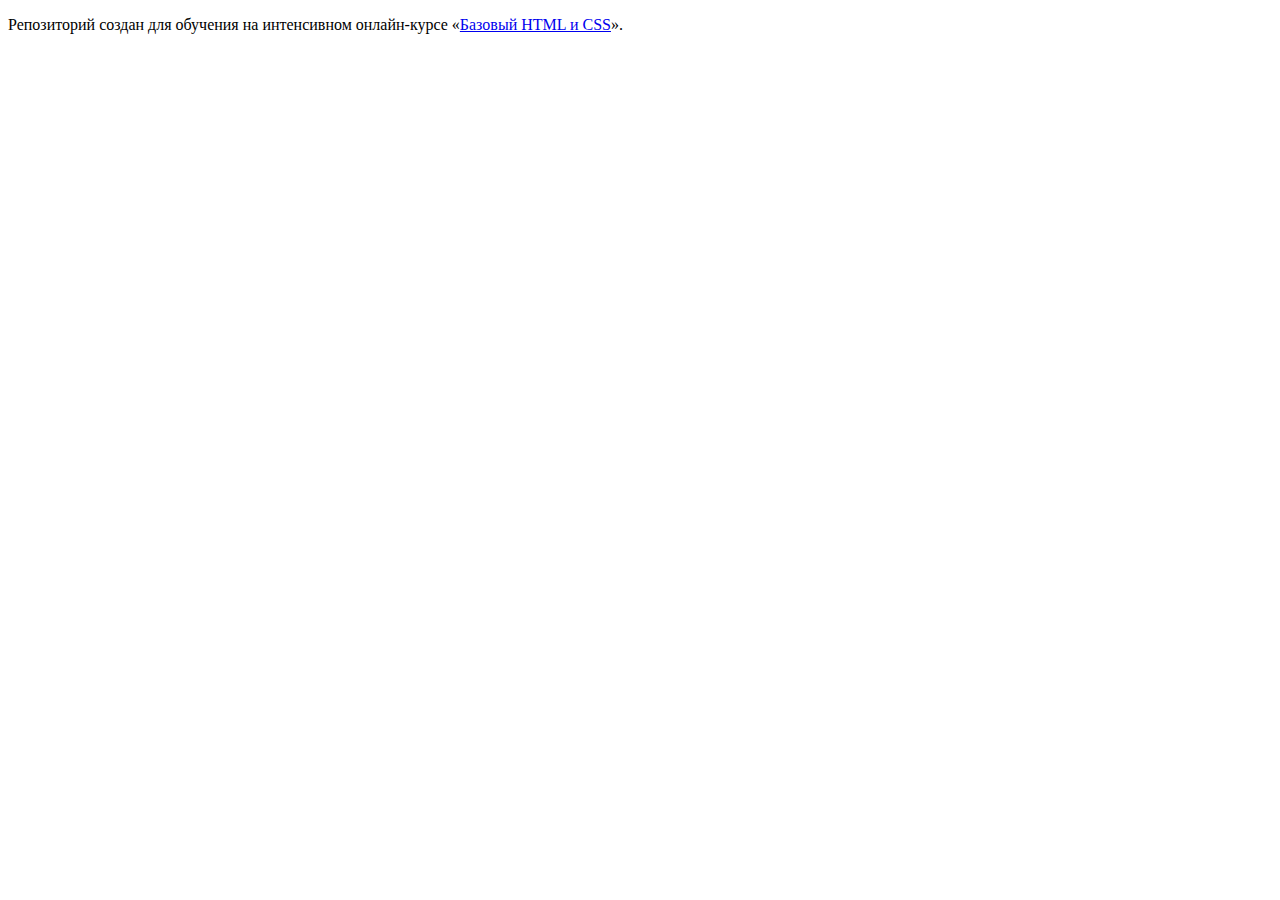
==== index.html @ e0d3cee0 ":hatching_chick:" ====
<!DOCTYPE html>
<html lang="ru">
  <head>
    <meta charset="utf-8">
    <title>HTML Academy: Девайс</title>
  </head>
  <body>

    <p>Репозиторий создан для обучения на интенсивном онлайн‑курсе «<a href="https://htmlacademy.ru/intensive/htmlcss">Базовый HTML и CSS</a>».</p>

  </body>
</html>
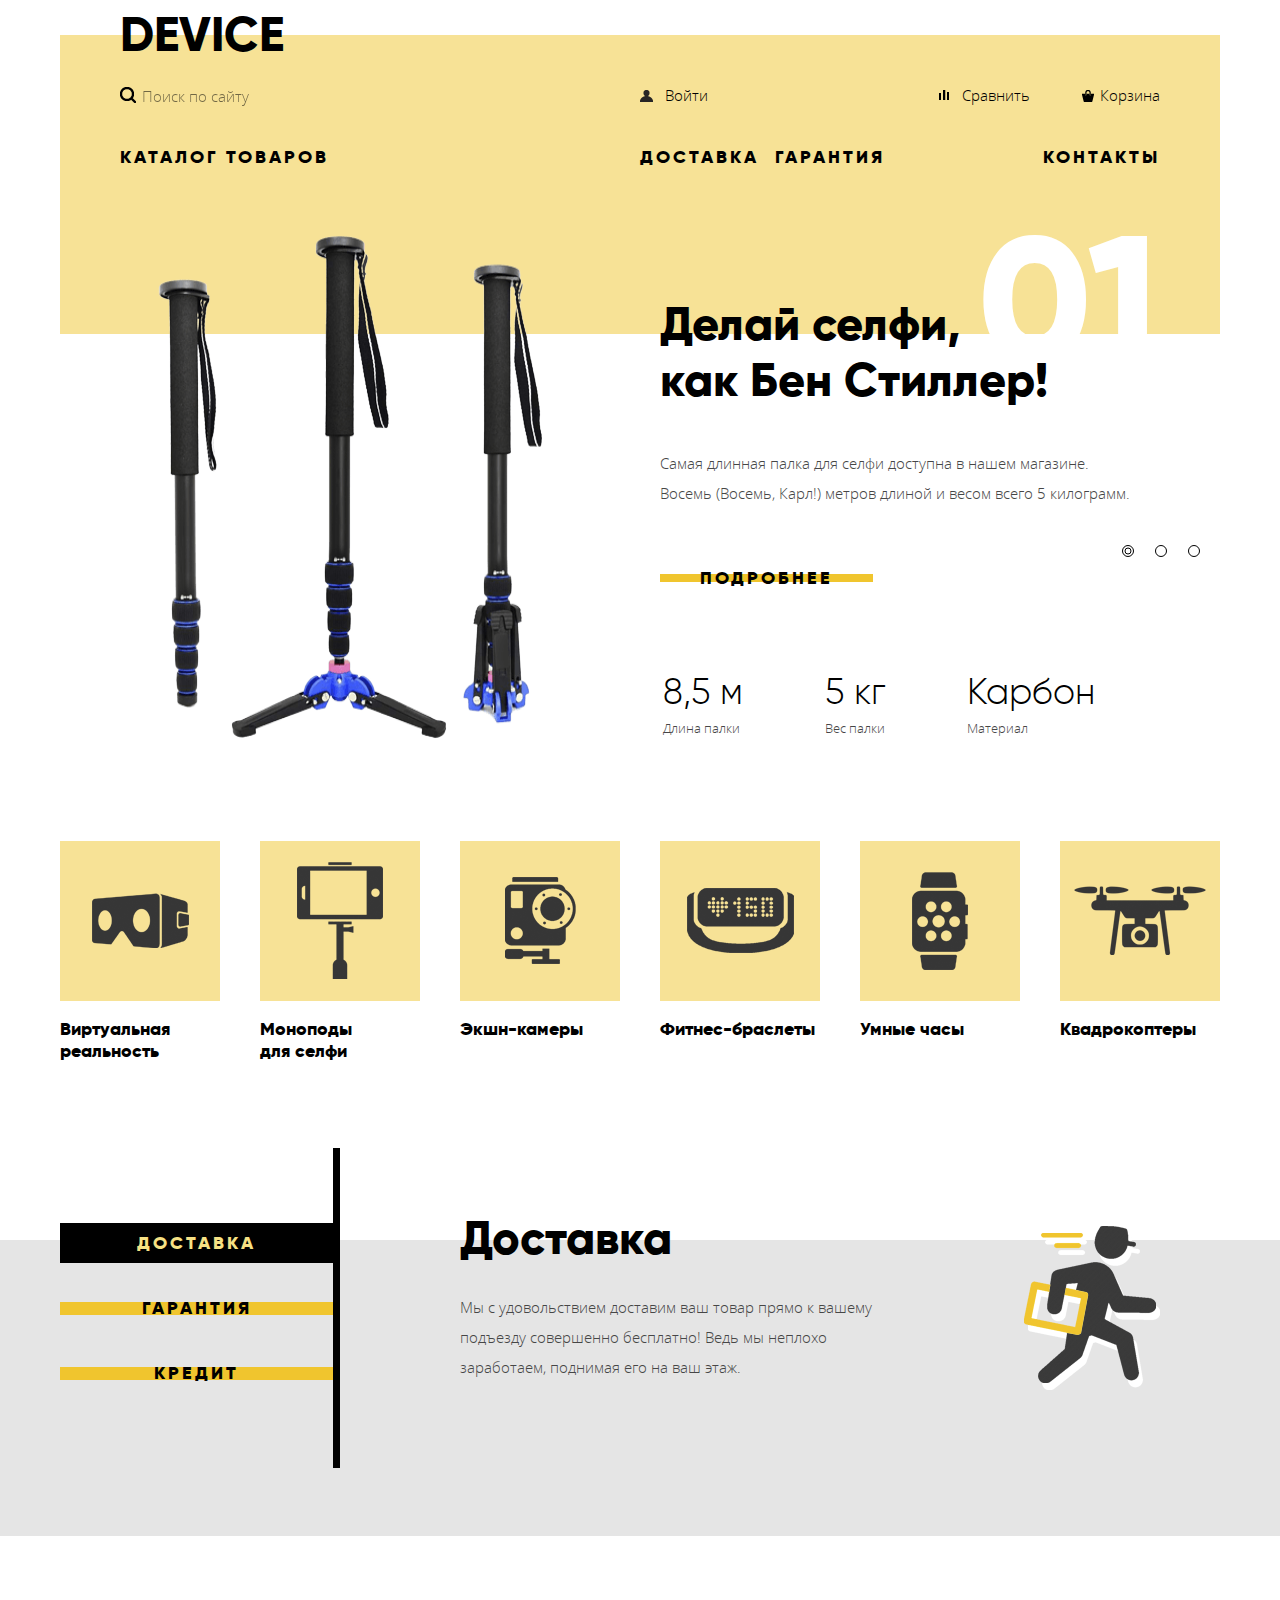
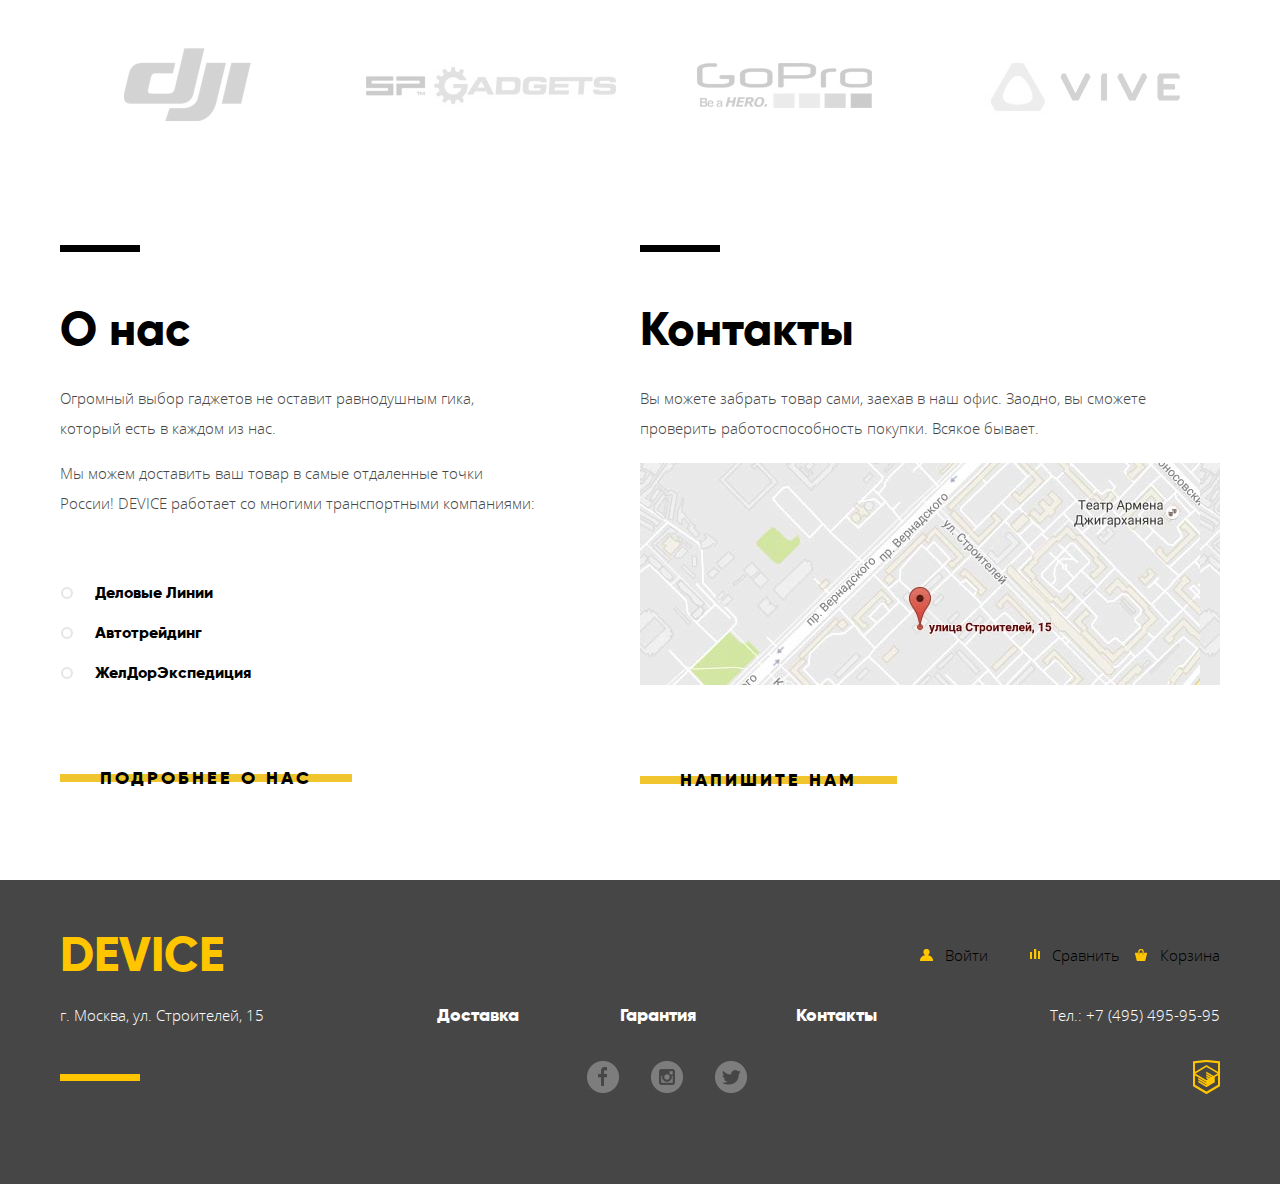
==== commit d4a257a5: "Mark-up" ====
--- a/index.html
+++ b/index.html
@@ -1,12 +1,292 @@
 <!DOCTYPE html>
 <html lang="ru">
-  <head>
-    <meta charset="utf-8">
-    <title>HTML Academy: Девайс</title>
-  </head>
-  <body>
-
-    <p>Репозиторий создан для обучения на интенсивном онлайн‑курсе «<a href="https://htmlacademy.ru/intensive/htmlcss">Базовый HTML и CSS</a>».</p>
-
-  </body>
+<head>
+  <meta charset="utf-8">
+  <title>HTML Academy: Девайс</title>
+  <link rel="stylesheet" href="css/normalise.min.css">
+  <link rel="stylesheet" href="css/style.css">
+</head>
+<body>
+  <div class="wrapper">
+    <header class="header">
+      <div class="logo">DEVICE</div>
+      <div class="user-block">
+        <form action="#" method="get" class="user__search">
+          <button class="user__btn" type="submit"></button>
+          <input type="text" class="user__input" placeholder="Поиск по сайту">
+        </form>
+        <ul class="user">
+          <li class="user__item">
+            <a href="#" class="user__link">Войти</a>
+          </li>
+          <li class="user__item">
+            <a href="#" class="user__link">Сравнить</a>
+          </li>
+          <li class="user__item">
+            <a href="#" class="user__link">Корзина</a>
+          </li>
+        </ul>
+      </div>
+      <nav class="menu">
+        <ul class="menu__list">
+          <li class="menu__item">
+            <a href="catalog.html" class="menu__link">Каталог товаров</a>
+            <ul class="menu__sub">
+              <li class="menu__subitem">
+                <a href="#" class="menu__sublink">Виртуальная реальность</a>
+                <a href="#" class="menu__sublink">Моноподы для селфи</a>
+                <a href="#" class="menu__sublink">Экшн-камеры</a>
+              </li>
+              <li class="menu__subitem">
+                <a href="#" class="menu__sublink">Фитнес-браслеты</a>
+                <a href="#" class="menu__sublink">Умные часы</a>
+              </li>
+              <li class="menu__subitem">
+                <a href="#" class="menu__sublink">Квадрокоптеры</a>
+              </li>
+            </ul>
+          </li>
+          <li class="menu__item">
+            <a href="#" class="menu__link">Доставка</a>
+          </li>
+          <li class="menu__item">
+            <a href="#" class="menu__link">Гарантия</a>
+          </li>
+          <li class="menu__item">
+            <a href="#" class="menu__link">Контакты</a>
+          </li>
+        </ul>
+      </nav>
+    </header>
+
+    <section class="slider">
+      <input type="radio" name="slider" id="slide-1" class="slider__radio slider__radio1" checked>
+      <input type="radio" name="slider" id="slide-2" class="slider__radio slider__radio2">
+      <input type="radio" name="slider" id="slide-3" class="slider__radio slider__radio3">
+      <div class="slider__btn-wrap">
+        <label for="slide-1" class="slider__btn"></label>
+        <label for="slide-2" class="slider__btn"></label>
+        <label for="slide-3" class="slider__btn"></label>
+      </div>
+      <div class="slide slide-1">
+        <div class="slide__img">
+          <img src="img/slider-1.png" alt="Самая длинная палка для селфи" width="384" height="486">
+        </div>
+        <div class="slide__block">
+          <h2 class="slide__title">Делай селфи,<br>как Бен Стиллер!</h2>
+          <p class="slide__text">Самая длинная палка для селфи доступна в нашем магазине. Восемь (Восемь, Карл!) метров длиной и весом всего 5 килограмм.</p>
+          <a href="#" class="link">Подробнее</a>
+          <table class="slide__table">
+            <tr class="slide__row1">
+              <td>8,5 м</td>
+              <td>5 кг</td>
+              <td>Карбон</td>
+            </tr>
+            <tr class="slide__row2">
+              <td>Длина палки</td>
+              <td>Вес палки</td>
+              <td>Материал</td>
+            </tr>
+          </table>
+        </div>
+      </div>
+      <div class="slide slide-2">
+        <div class="slide__img">
+          <img src="img/slider-2.png" alt="" width="345" height="485">
+        </div>
+        <div class="slide__block">
+          <h2 class="slide__title">Худеем<br>правильно!</h2>
+          <p class="slide__text">Мотивирующие фитнес-браслеты помогут найти в себе силы не пропускать занятия и соблюдать диету.</p>
+          <a href="#" class="link">Подробнее</a>
+          <table class="slide__table">
+            <tr class="slide__row1">
+              <td>48 часов</td>
+            </tr>
+            <tr class="slide__row2">
+              <td>Без подзарядки</td>
+            </tr>
+          </table>
+        </div>
+      </div>
+      <div class="slide slide-3">
+        <div class="slide__img">
+          <img src="img/slider-3.png" alt="" width="526" height="334">
+        </div>
+        <div class="slide__block">
+          <h2 class="slide__title">Порхает как бабочка, жалит как пчела!</h2>
+          <p class="slide__text">Этот обычный, на первый взгляд, квадрокоптер оснащен мощным лазером, замаскированным под стандартную камеру.</p>
+          <a href="#" class="link">Подробнее</a>
+          <table class="slide__table">
+            <tr class="slide__row1">
+              <td>800 м</td>
+              <td>50 м</td>
+            </tr>
+            <tr class="slide__row2">
+              <td>Дальность полета</td>
+              <td>Радиус поражения</td>
+            </tr>
+          </table>
+        </div>
+      </div>
+    </section>
+
+    <ul class="promo">
+      <li class="promo__item">
+        <a href="#" class="promo__link">
+          <div class="promo__block">
+            <img src="img/popular-1.png" alt="" class="promo__img" width="97" height="55">
+          </div>
+          <p class="promo__text">Виртуальная реальность</p>
+        </a>
+      </li>
+      <li class="promo__item">
+        <a href="#" class="promo__link">
+          <div class="promo__block">
+            <img src="img/popular-2.png" alt="" class="promo__img" width="86" height="117">
+          </div>
+          <p class="promo__text">Моноподы<br>для селфи</p>
+        </a>
+      </li>
+      <li class="promo__item">
+        <a href="#" class="promo__link">
+          <div class="promo__block">
+            <img src="img/popular-3.png" alt="" class="promo__img" width="71" height="87">
+          </div>
+          <p class="promo__text">Экшн-камеры</p>
+        </a>
+      </li>
+      <li class="promo__item">
+        <a href="#" class="promo__link">
+          <div class="promo__block">
+            <img src="img/popular-4.png" alt="" class="promo__img" width="107" height="65">
+          </div>
+          <p class="promo__text">Фитнес-браслеты</p>
+        </a>
+      </li>
+      <li class="promo__item">
+        <a href="#" class="promo__link">
+          <div class="promo__block">
+            <img src="img/popular-5.png" alt="" class="promo__img" width="56" height="98">
+          </div>
+          <p class="promo__text">Умные часы</p>
+        </a>
+      </li>
+      <li class="promo__item">
+        <a href="#" class="promo__link">
+          <div class="promo__block">
+            <img src="img/popular-6.png" alt="" class="promo__img" width="132" height="69">
+          </div>
+          <p class="promo__text">Квадрокоптеры</p>
+        </a>
+      </li>
+    </ul>
+  </div>
+
+  <section class="benefits">
+    <div class="wrapper">
+      <div class="benefits__list">
+      <input type="radio" name="benefits" id="delivery" class="benefits__input benefits__input--delivery" checked>
+      <input type="radio" name="benefits" id="warranty" class="benefits__input benefits__input--warranty">
+      <input type="radio" name="benefits" id="credit" class="benefits__input benefits__input--credit">
+      <div class="benefits__control">
+        <label for="delivery" class="benefits__label link">Доставка</label>
+        <label for="warranty" class="benefits__label link">Гарантия</label>
+        <label for="credit" class="benefits__label link">Кредит</label>
+      </div>
+      <div class="benefits__info benefits__info--delivery">
+        <h2 class="benefits__title">Доставка</h2>
+        <p class="text">Мы с удовольствием доставим ваш товар прямо к вашему подъезду совершенно бесплатно! Ведь мы неплохо заработаем, поднимая его на ваш этаж.</p>
+      </div>
+      <div class="benefits__info benefits__info--warranty">
+        <h2 class="benefits__title">Гарантия</h2>
+        <p class="text">Если из-за возгарания купленного у нас товара у вас сгорит дом — не переживайте, мы выдадим вам новый.<br>Товар, не дом, конечно же.</p>
+      </div>
+      <div class="benefits__info benefits__info--credit">
+        <h2 class="benefits__title">Кредит</h2>
+        <p class="text">Залезть в долговую яму стало проще! Кредитные консультанты подберут для вас наиболее выгодные условия кредита. Выгодные для нашего банка, разумеется.</p>
+      </div>
+    </div>
+    </div>
+  </section>
+
+  <div class="wrapper">
+    <ul class="partners">
+      <li class="partners__item">
+        <img src="img/logo-1-color.jpg" alt="Logo" class="partners__img" width="260" height="100">
+      </li>
+      <li class="partners__item">
+        <img src="img/logo-2-color.jpg" alt="Logo" class="partners__img" width="260" height="100">
+      </li>
+      <li class="partners__item">
+        <img src="img/logo-3-color.jpg" alt="Logo" class="partners__img" width="260" height="100">
+      </li>
+      <li class="partners__item">
+        <img src="img/logo-4-color.jpg" alt="Logo" class="partners__img" width="260" height="100">
+      </li>
+    </ul>
+
+    <section class="info">
+      <div class="info__block">
+        <h2 class="info__title">О нас</h2>
+        <p class="info__text">Огромный выбор гаджетов не оставит равнодушным гика, который есть в каждом из нас.</p>
+        <p class="info__text">Мы можем доставить ваш товар в самые отдаленные точки России! DEVICE работает со многими транспортными компаниями:</p>
+        <ul class="info__list">
+          <li class="info__item">Деловые Линии</li>
+          <li class="info__item">Автотрейдинг</li>
+          <li class="info__item">ЖелДорЭкспедиция</li>
+        </ul>
+        <a href="#" class="link">Подробнее о нас</a>
+      </div>
+      <div class="info__block">
+        <h2 class="info__title">Контакты</h2>
+        <p class="info__text">Вы можете забрать товар сами, заехав в наш офис. Заодно, вы сможете проверить работоспособность покупки. Всякое бывает.</p>
+        <div class="map"></div>
+        <a href="#" class="link">НАпишите нам</a>
+      </div>
+    </section>
+  </div>
+
+  <footer class="footer">
+    <div class="wrapper">
+      <div class="footer__line">
+        <div class="logo logo--footer">DEVICE</div>
+        <ul class="user">
+          <li class="user__item user__item--footer">
+            <a href="#" class="user__link">Войти</a>
+          </li>
+          <li class="user__item user__item--footer">
+            <a href="#" class="user__link">Сравнить</a>
+          </li>
+          <li class="user__item user__item--footer">
+            <a href="#" class="user__link">Корзина</a>
+          </li>
+        </ul>
+      </div>
+      <div class="footer__line">
+        <div class="footer__info">г. Москва, ул. Строителей, 15</div>
+        <ul class="footer__list">
+          <li class="footer__item">
+            <a href="#" class="footer__link">Доставка</a>
+          </li>
+          <li class="footer__item">
+            <a href="#" class="footer__link">Гарантия</a>
+          </li>
+          <li class="footer__item">
+            <a href="#" class="footer__link">Контакты</a>
+          </li>
+        </ul>
+        <div class="footer__info">Тел.: +7 (495) 495-95-95</div>
+      </div>
+      <div class="footer__line">
+        <div class="footer__deco"></div>
+        <div class="social">
+          <a href="#" class="social__link social__link--fb">Facebook</a>
+          <a href="#" class="social__link social__link--in">Instagram</a>
+          <a href="#" class="social__link social__link--tw">Twitter</a>
+        </div>
+        <a href="https://htmlacademy.ru/intensive/htmlcss" class="copyright">Базовый HTML и CSS</a>
+      </div>
+    </div>
+  </footer>
+</body>
 </html>
--- a/css/normalise.min.css
+++ b/css/normalise.min.css
@@ -0,0 +1 @@
+/*! normalize.css v4.1.1 | MIT License | github.com/necolas/normalize.css */progress,sub,sup{vertical-align:baseline}button,hr,input{overflow:visible}[type=checkbox],[type=radio],legend{box-sizing:border-box;padding:0}html{font-family:sans-serif;-ms-text-size-adjust:100%;-webkit-text-size-adjust:100%}body{margin:0}article,aside,details,figcaption,figure,footer,header,main,menu,nav,section,summary{display:block}audio,canvas,progress,video{display:inline-block}audio:not([controls]){display:none;height:0}[hidden],template{display:none}a{background-color:transparent;-webkit-text-decoration-skip:objects}a:active,a:hover{outline-width:0}abbr[title]{border-bottom:none;text-decoration:underline;text-decoration:underline dotted}b,strong{font-weight:bolder}dfn{font-style:italic}h1{font-size:2em;margin:.67em 0}mark{background-color:#ff0;color:#000}small{font-size:80%}sub,sup{font-size:75%;line-height:0;position:relative}sub{bottom:-.25em}sup{top:-.5em}img{border-style:none}svg:not(:root){overflow:hidden}code,kbd,pre,samp{font-family:monospace,monospace;font-size:1em}figure{margin:1em 40px}hr{box-sizing:content-box;height:0}button,input,select,textarea{font:inherit;margin:0}optgroup{font-weight:700}button,select{text-transform:none}[type=reset],[type=submit],button,html [type=button]{-webkit-appearance:button}[type=button]::-moz-focus-inner,[type=reset]::-moz-focus-inner,[type=submit]::-moz-focus-inner,button::-moz-focus-inner{border-style:none;padding:0}[type=button]:-moz-focusring,[type=reset]:-moz-focusring,[type=submit]:-moz-focusring,button:-moz-focusring{outline:ButtonText dotted 1px}fieldset{border:1px solid silver;margin:0 2px;padding:.35em .625em .75em}legend{color:inherit;display:table;max-width:100%;white-space:normal}textarea{overflow:auto}[type=number]::-webkit-inner-spin-button,[type=number]::-webkit-outer-spin-button{height:auto}[type=search]{-webkit-appearance:textfield;outline-offset:-2px}[type=search]::-webkit-search-cancel-button,[type=search]::-webkit-search-decoration{-webkit-appearance:none}::-webkit-input-placeholder{color:inherit;opacity:.54}::-webkit-file-upload-button{-webkit-appearance:button;font:inherit}--- a/css/style.css
+++ b/css/style.css
@@ -0,0 +1,638 @@
+@font-face {
+  font-weight: 300;
+  font-family: "Open Sans";
+  font-style: normal;
+  src: url("../fonts/opensanslight.woff2") format("woff2"),
+  url("../fonts/opensanslight.woff") format("woff");
+}
+
+@font-face {
+  font-weight: 800;
+  font-family: "Gilroy";
+  font-style: normal;
+  src: url("../fonts/gilroyextrabold.woff2") format("woff2"),
+  url("../fonts/gilroyextrabold.woff") format("woff");
+}
+
+@font-face {
+  font-weight: 300;
+  font-family: "Gilroy";
+  font-style: normal;
+  src: url("../fonts/gilroylight.woff2") format("woff2"),
+  url("../fonts/gilroylight.woff") format("woff");
+}
+
+body {
+  font-family: "Open Sans", "Arial", sans-serif;
+  font-weight: 300;
+  font-size: 15px;
+  line-height: 30px;
+  color: #464646;
+}
+
+h1,
+h2,
+h3,
+.logo {
+  font-family: "Gilroy", "Arial", sans-serif;
+  font-weight: 800;
+  color: #000;
+}
+
+ul {
+  padding: 0;
+  margin: 0;
+  list-style-type: none;
+}
+
+input,
+button {
+  border: none;
+  outline: none;
+  background-color: transparent;
+}
+
+input {
+  font-family: "Open Sans", "Arial", sans-serif;
+}
+
+button {
+  font-family: "Gilroy", "Arial", sans-serif;
+  cursor: pointer;
+}
+
+a {
+  text-decoration: none;
+  color: #000;
+}
+
+img {
+  max-width: 100%;
+  height: auto;
+}
+
+* {
+  box-sizing: border-box;
+}
+
+.wrapper {
+  width: 1200px;
+  margin: 0 auto;
+  padding: 0 20px;
+}
+
+.logo {
+  font-size: 48px;
+}
+
+.logo--footer {
+  color: #ffc600;
+}
+
+.header {
+  background-color: #f7e296;
+  background-image: linear-gradient(to top, #f7e296 0, #f7e296 85%, #fff 85%, #fff 100%);
+  padding: 60px;
+  padding-top: 20px;
+}
+
+.user-block {
+  display: flex;
+  padding: 30px 0;
+}
+
+.user__search,
+.user {
+  width: 50%;
+}
+
+.user {
+  display: flex;
+  justify-content: space-between;
+}
+
+.user__btn {
+  width: 16px;
+  height: 16px;
+  background-image: url(../img/sprite.png);
+  background-repeat: no-repeat;
+  background-position: -283px -5px;
+}
+
+.user__item {
+  padding-left: 25px;
+  position: relative;
+}
+
+.user__item::before {
+  content: "";
+  position: absolute;
+  top: 50%;
+  left: 0;
+  transform: translateY(-50%);
+  width: 15px;
+  height: 12px;
+  background-image: url(../img/sprite.png);
+  background-repeat: no-repeat;
+}
+
+.user__item:first-child {
+  width: 50%;
+}
+
+.user__item:nth-child(n+2) {
+  width: 25%;
+  text-align: right;
+}
+
+.footer .user__item {
+  width: 100px;
+}
+
+.footer .user {
+  justify-content: flex-end;
+}
+
+.user__item:first-child::before {
+  background-position: -357px -5px;
+}
+
+.user__item:nth-child(2)::before {
+  left: 30%;
+  background-position: -49px -5px;
+}
+
+.user__item:last-child::before {
+  left: 40%;
+  background-position: -5px -5px;
+}
+
+.footer .user__item:first-child::before {
+  background-position: -380px -5px;
+}
+
+.footer .user__item:nth-child(2)::before {
+  left: 10%;
+  background-position: -69px -5px;
+}
+
+.footer .user__item:last-child::before {
+  left: 15%;
+  background-position: -27px -5px;
+}
+
+.promo {
+  display: flex;
+  justify-content: space-between;
+  margin-top: 100px;
+}
+
+.promo__block {
+  width: 160px;
+  height: 160px;
+  display: flex;
+  justify-content: center;
+  align-items: center;
+  background-color: #f7e296;
+}
+
+.promo__text {
+  font-family: "Gilroy", "Arial", sans-serif;
+  color: #000;
+  font-size: 18px;
+  line-height: 1.2;
+  font-weight: 800;
+  max-width: 160px;
+}
+
+.partners {
+  display: flex;
+  justify-content: space-between;
+}
+
+.footer {
+  background-color: #464646;
+  color: #fff;
+  padding: 60px 0;
+}
+.footer__line {
+  display: flex;
+  justify-content: space-between;
+  align-items: center;
+  margin-bottom: 30px;
+}
+
+.footer__list {
+  display: flex;
+  justify-content: space-between;
+  width: 440px;
+}
+
+.footer__link {
+  font-family: "Gilroy", "Arial", sans-serif;
+  color: #fff;
+  font-size: 18px;
+  font-weight: 800;
+}
+
+.footer__deco {
+  width: 80px;
+  height: 7px;
+  background-color: #ffc600;
+}
+
+.social {
+  display: flex;
+  justify-content: space-between;
+  align-items: center;
+  width: 160px;
+}
+
+.social__link {
+  font-size: 0;
+  width: 32px;
+  height: 32px;
+  background-image: url(../img/sprite.png);
+  background-repeat: no-repeat;
+  opacity: 0.3;
+}
+
+.social__link--fb {
+  background-position: -89px -5px;
+}
+
+.social__link--in {
+  background-position: -175px -5px;
+}
+
+.social__link--tw {
+  background-position: -309px -5px;
+}
+
+.copyright {
+  width: 27px;
+  height: 34px;
+  font-size: 0;
+  background-image: url(../img/sprite.png);
+  background-repeat: no-repeat;
+  background-position: -138px -5px;
+}
+
+.slide {
+  display: flex;
+  background-color: #f7e296;
+  background-image: linear-gradient(to top, #fff 0, #fff 80%, #f7e296 80%, #f7e296 100%);
+}
+
+.slide__img {
+  width: 50%;
+  display: flex;
+  justify-content: center;
+}
+
+.slide__block {
+  width: 50%;
+  padding-left: 20px;
+  padding-right: 60px;
+  padding-top: 25px;
+  position: relative;
+  z-index: 1;
+}
+
+.slide__block::after {
+  content: "01";
+  position: absolute;
+  top: 0;
+  right: 60px;
+  font-family: "Gilroy", "Arial", sans-serif;
+  font-size: 180px;
+  line-height: 140px;
+  color: #fff;
+  font-weight: 800;
+  z-index: -1;
+}
+
+.slide-2 .slide__block::after {
+  content: "02";
+}
+
+.slide-3 .slide__block::after {
+  content: "03";
+}
+
+.slide__title {
+  font-size: 47px;
+  line-height: 1.2;
+}
+
+.slide__text {
+  padding-right: 20px;
+  margin-bottom: 50px;
+}
+
+.slide__table {
+  margin-top: 70px;
+}
+
+.slide__table td {
+  width: 160px;
+}
+
+.slide__table td:nth-child(2) {
+  width: 140px;
+}
+
+.slide__row1 {
+  font-family: "Gilroy", "Arial", sans-serif;
+  font-weight: 300;
+  font-size: 36px;
+  line-height: 1.2;
+  color: #000;
+}
+
+.slide__row2 {
+  font-size: 13px;
+  line-height: 20px;
+}
+
+.slide {
+  display: none;
+}
+
+.slider__radio {
+  display: none;
+}
+
+.slider__btn {
+  width: 12px;
+  height: 12px;
+  border-radius: 50%;
+  border: 1px solid #000;
+  cursor: pointer;
+  position: relative;
+}
+
+.slider__btn::after {
+  content: "";
+  position: absolute;
+  top: 50%;
+  left: 50%;
+  transform: translate(-50%,-50%);
+  width: 5px;
+  height: 5px;
+  border-radius: 50%;
+  border: 1px solid #000;
+  display: none;
+}
+
+.slider {
+  position: relative;
+}
+
+.slider__btn-wrap {
+  position: absolute;
+  top: 313px;
+  right: 20px;
+  width: 78px;
+  display: flex;
+  justify-content: space-between;
+  z-index: 10;
+}
+
+.slider__radio1:checked ~ .slider__btn-wrap .slider__btn[for="slide-1"]::after,
+.slider__radio2:checked ~ .slider__btn-wrap .slider__btn[for="slide-2"]::after,
+.slider__radio3:checked ~ .slider__btn-wrap .slider__btn[for="slide-3"]::after {
+  display: block;
+}
+
+.slider__radio1:checked ~ .slide-1,
+.slider__radio2:checked ~ .slide-2,
+.slider__radio3:checked ~ .slide-3 {
+  display: flex;
+}
+
+.menu__list {
+  display: flex;
+  position: relative;
+}
+
+.menu__link,
+.link {
+  font-family: "Gilroy", "Arial", sans-serif;
+  font-size: 18px;
+  font-weight: 800;
+  letter-spacing: 3px;
+  text-transform: uppercase;
+}
+
+.menu__item:first-child {
+  width: 50%;
+}
+
+.menu__item:last-child {
+  width: 25%;
+  text-align: right;
+}
+
+.menu__item:nth-child(2),
+.menu__item:nth-child(3) {
+  flex-grow: 1;
+}
+
+.menu__sub {
+  display: none;
+  position: absolute;
+  top: 30px;
+  left: 0;
+  width: 100%;
+  padding-bottom: 40px;
+  z-index: 10;
+  background-color: #f7e296;
+}
+
+.menu__subitem {
+  display: flex;
+  flex-direction: column;
+  width: 200px;
+}
+
+.menu__subitem:first-child {
+  width: 240px;
+}
+
+.menu__sublink {
+  line-height: 36px;
+}
+
+.menu__item:first-child:hover .menu__sub {
+  display: flex;
+}
+
+.link {
+  padding: 0 40px;
+  min-height: 40px;
+  line-height: 40px;
+  color: #000;
+  text-align: center;
+  background-image: linear-gradient(to top, transparent 0, transparent 33%, #f0c52e 33%, #f0c52e 66%, transparent 66%, transparent 100%);
+}
+
+.benefits {
+  padding: 68px 0;
+  background-color: #e5e5e5;
+  background-image: linear-gradient(to top, #e5e5e5 0%, #e5e5e5 65%, #fff 65%, #fff 100%);
+}
+
+.benefits__input {
+  display: none;
+}
+
+.benefits__list {
+  display: flex;
+}
+
+.benefits__control {
+  display: flex;
+  flex-direction: column;
+  justify-content: center;
+  width: 280px;
+  min-height: 320px;
+  border-right: 7px solid #000;
+}
+
+.benefits__info {
+  display: none;
+  width: 820px;
+  padding-left: 120px;
+  padding-right: 275px;
+  position: relative;
+}
+
+.benefits__info::after {
+  content: "";
+  position: absolute;
+  top: 50%;
+  right: 0;
+  transform: translateY(-50%);
+  background-repeat: no-repeat;
+}
+
+.benefits__info--delivery::after {
+  width: 136px;
+  height: 164px;
+  background-image: url(../img/delivery.png);
+}
+
+.benefits__info--warranty::after {
+  width: 171px;
+  height: 195px;
+  background-image: url(../img/warranty.png);
+}
+
+.benefits__info--credit::after {
+  width: 156px;
+  height: 188px;
+  background-image: url(../img/credit.png);
+}
+
+.benefits__title {
+  font-size: 47px;
+  margin-top: 75px;
+}
+
+.benefits__label {
+  cursor: pointer;
+  margin-bottom: 25px;
+}
+
+.benefits__label:last-of-type {
+  margin-bottom: 0;
+}
+
+.benefits__input--delivery:checked ~ .benefits__info--delivery,
+.benefits__input--warranty:checked ~ .benefits__info--warranty,
+.benefits__input--credit:checked ~ .benefits__info--credit {
+  display: block;
+}
+
+.benefits__input--delivery:checked ~ .benefits__control .benefits__label[for="delivery"],
+.benefits__input--warranty:checked ~ .benefits__control .benefits__label[for="warranty"],
+.benefits__input--credit:checked ~ .benefits__control .benefits__label[for="credit"] {
+  color: #f7e184;
+  background-image: none;
+  background-color: #000;
+}
+
+.partners {
+  margin: 100px 0;
+}
+
+.partners__img {
+  filter: grayscale(1);
+  opacity: 0.2;
+}
+
+.info {
+  display: flex;
+  justify-content: space-between;
+}
+
+.info__item {
+  font-family: "Gilroy", "Arial", sans-serif;
+  font-size: 16px;
+  line-height: 40px;
+  font-weight: 800;
+  color: #000;
+  padding-left: 35px;
+  position: relative;
+}
+
+.info__item::before {
+  content: "";
+  position: absolute;
+  top: 50%;
+  left: 1px;
+  transform: translateY(-50%);
+  width: 8px;
+  height: 8px;
+  border-radius: 50%;
+  border: 2px solid #e5e5e5;
+}
+
+.info__block {
+  width: 50%;
+  position: relative;
+  padding-top: 30px;
+  padding-bottom: 80px;
+}
+
+.info__block::before {
+  content: "";
+  position: absolute;
+  top: 0;
+  left: 0;
+  width: 80px;
+  height: 7px;
+  background-color: #000;
+}
+
+.info__title {
+  font-size: 47px;
+}
+
+.info__block:first-of-type .info__text {
+  padding-right: 105px;
+}
+
+.info__list {
+  margin-top: 55px;
+  margin-bottom: 65px;
+}
+
+.map {
+  width: 100%;
+  height: 222px;
+  margin-top: 20px;
+  margin-bottom: 75px;
+  background-image: url(../img/map.jpg);
+}
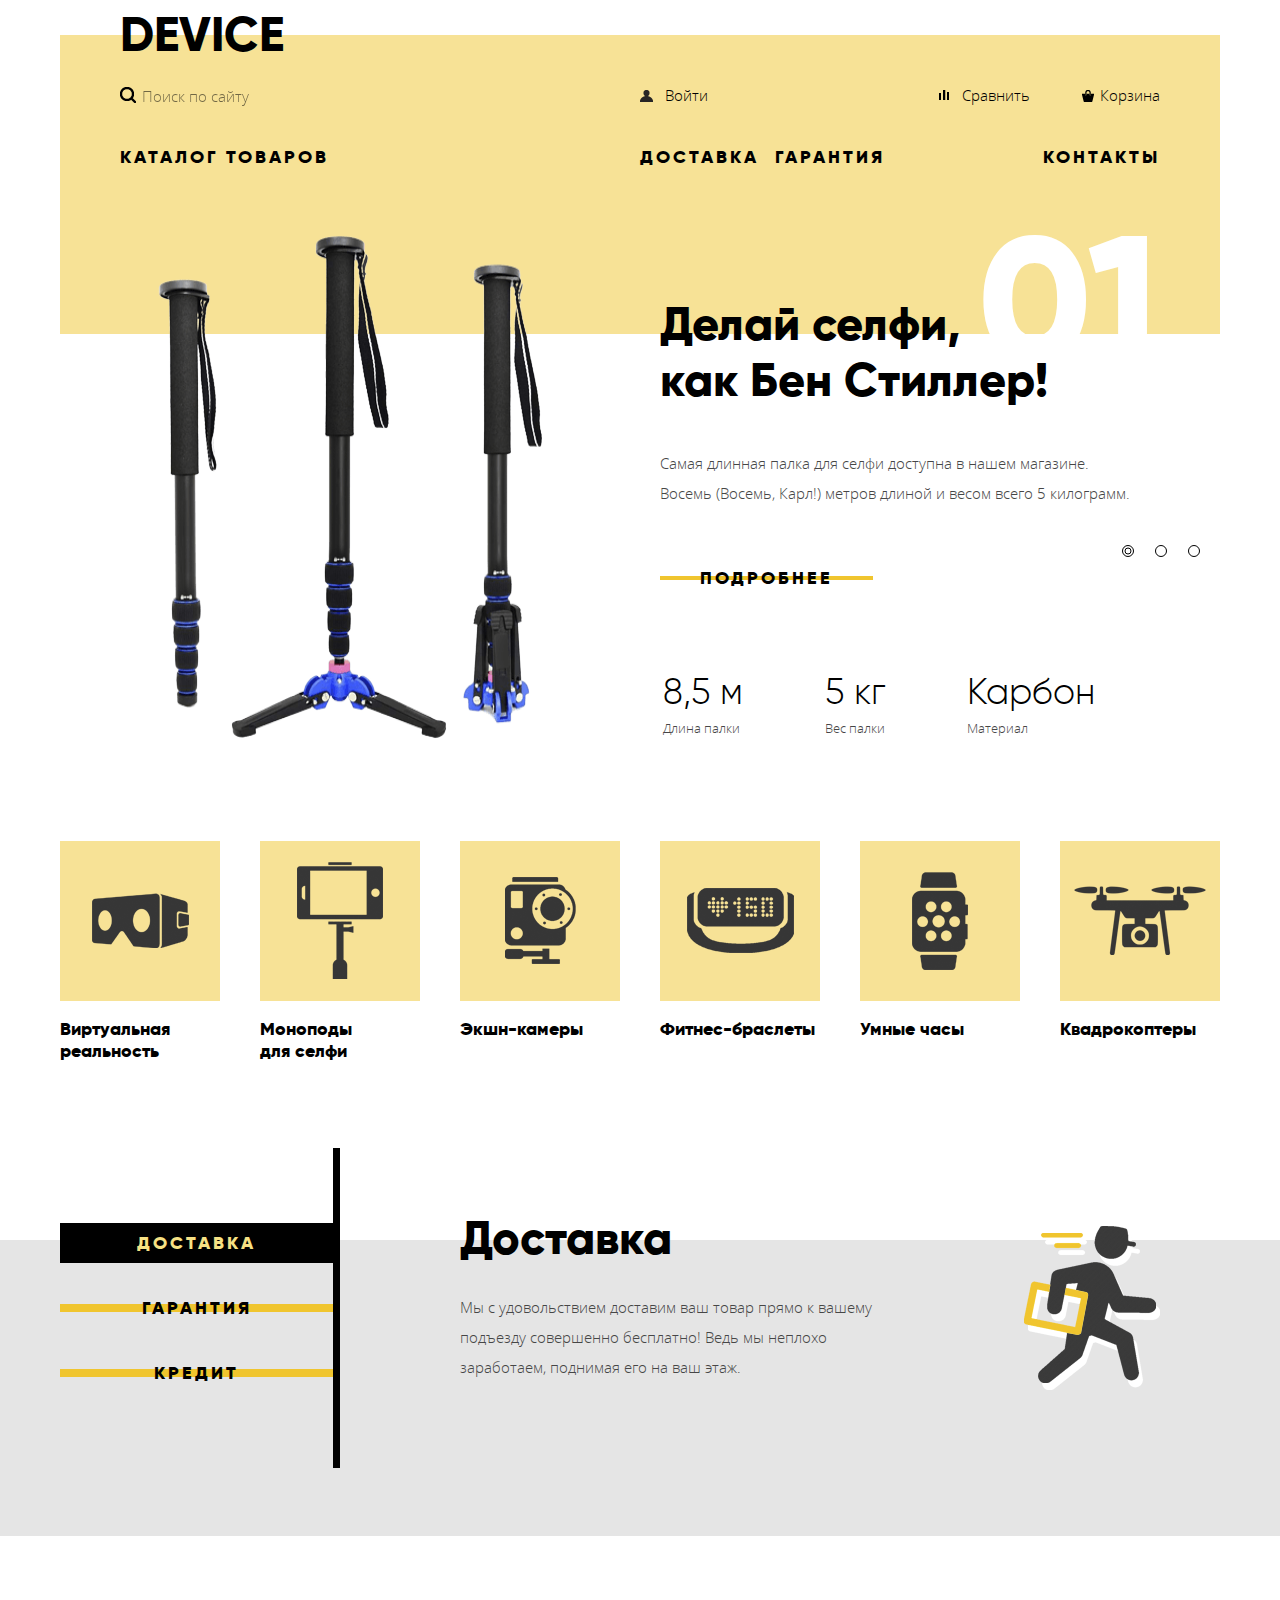
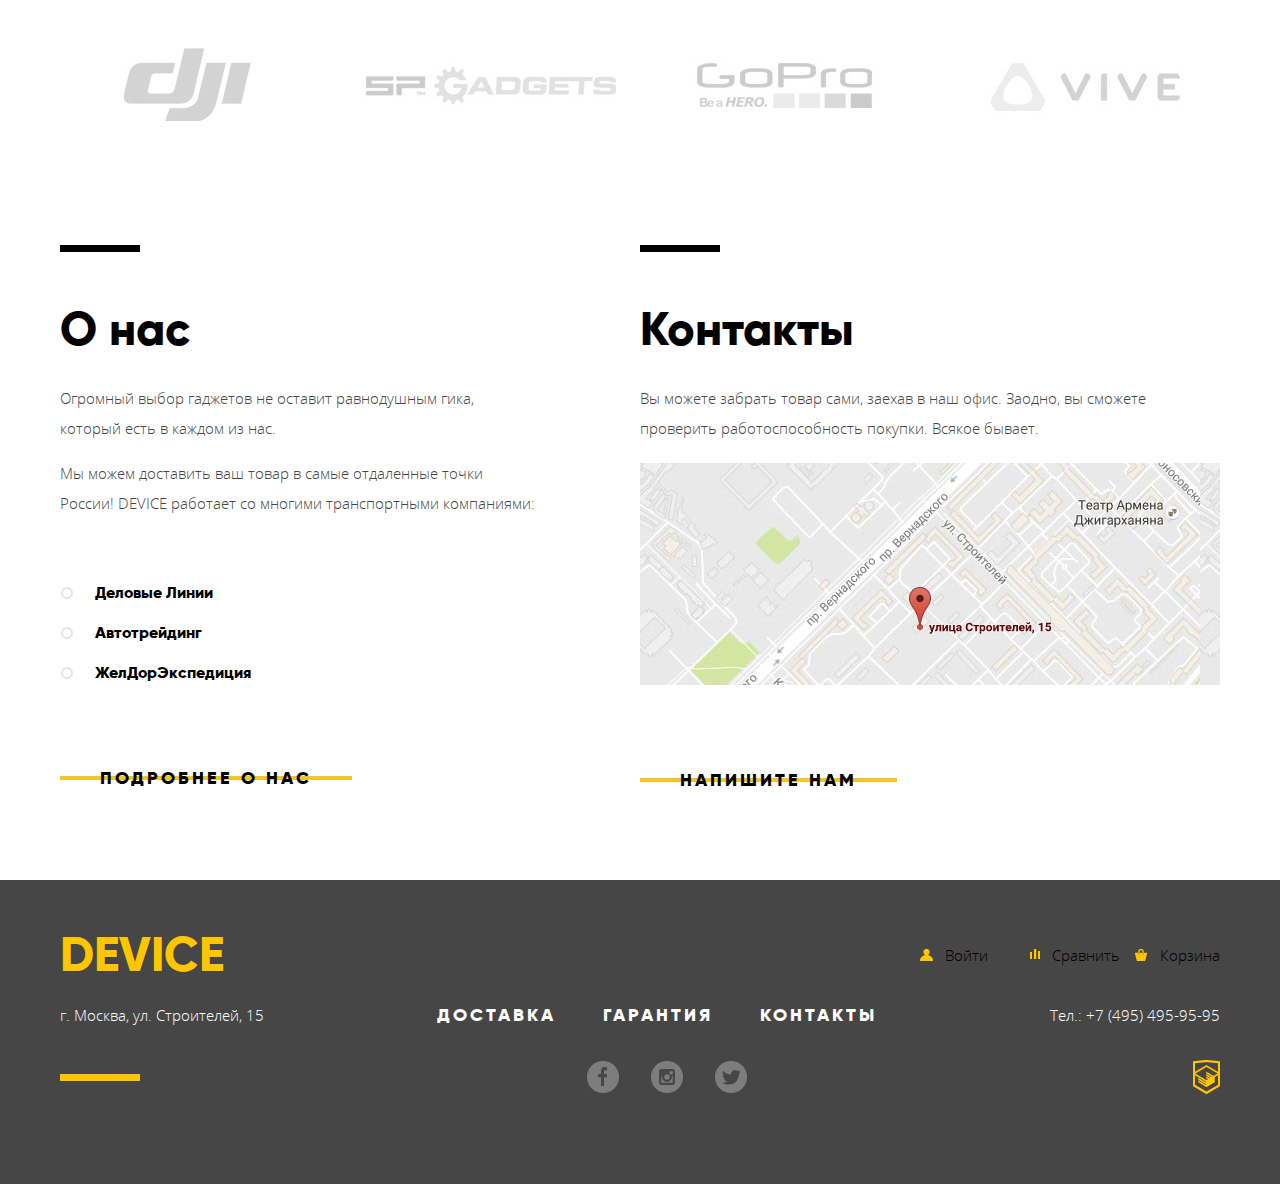
==== commit ea5707a1: "Images" ====
--- a/index.html
+++ b/index.html
@@ -30,11 +30,11 @@
       <nav class="menu">
         <ul class="menu__list">
           <li class="menu__item">
-            <a href="catalog.html" class="menu__link">Каталог товаров</a>
+            <a href="#" class="menu__link">Каталог товаров</a>
             <ul class="menu__sub">
               <li class="menu__subitem">
                 <a href="#" class="menu__sublink">Виртуальная реальность</a>
-                <a href="#" class="menu__sublink">Моноподы для селфи</a>
+                <a href="catalog.html" class="menu__sublink">Моноподы для селфи</a>
                 <a href="#" class="menu__sublink">Экшн-камеры</a>
               </li>
               <li class="menu__subitem">
@@ -140,7 +140,7 @@
         </a>
       </li>
       <li class="promo__item">
-        <a href="#" class="promo__link">
+        <a href="catalog.html" class="promo__link">
           <div class="promo__block">
             <img src="img/popular-2.png" alt="" class="promo__img" width="86" height="117">
           </div>
--- a/css/style.css
+++ b/css/style.css
@@ -75,14 +75,34 @@
   box-sizing: border-box;
 }
 
-.wrapper {
+.wrapper,
+.wrapper-catalog {
   width: 1200px;
   margin: 0 auto;
   padding: 0 20px;
 }
 
+.wrapper-internal {
+  width: 1200px;
+  margin: 0 auto;
+  padding: 0 80px;
+}
+
+.wrapper-catalog {
+  display: flex;
+  justify-content: space-between;
+}
+
 .logo {
   font-size: 48px;
+}
+
+.logo:hover {
+  opacity: 0.6;
+}
+
+.logo:active {
+  opacity: 0.3;
 }
 
 .logo--footer {
@@ -231,8 +251,18 @@
 .footer__link {
   font-family: "Gilroy", "Arial", sans-serif;
   color: #fff;
+  letter-spacing: 3px;
   font-size: 18px;
   font-weight: 800;
+  text-transform: uppercase;
+}
+
+.footer__link:hover {
+  opacity: 0.6;
+}
+
+.footer__link:active {
+  opacity: 0.3;
 }
 
 .footer__deco {
@@ -257,6 +287,14 @@
   opacity: 0.3;
 }
 
+.social__link:hover {
+  opacity: 0.6;
+}
+
+.social__link:active {
+  opacity: 0.1;
+}
+
 .social__link--fb {
   background-position: -89px -5px;
 }
@@ -276,6 +314,14 @@
   background-image: url(../img/sprite.png);
   background-repeat: no-repeat;
   background-position: -138px -5px;
+}
+
+.copyright:hover {
+  opacity: 0.6;
+}
+
+.copyright:active {
+  opacity: 0.3;
 }
 
 .slide {
@@ -474,7 +520,36 @@
   line-height: 40px;
   color: #000;
   text-align: center;
-  background-image: linear-gradient(to top, transparent 0, transparent 33%, #f0c52e 33%, #f0c52e 66%, transparent 66%, transparent 100%);
+  background-image: linear-gradient(to top, transparent 0, transparent 40%, #f0c52e 40%, #f0c52e 60%, transparent 60%, transparent 100%);
+}
+
+@keyframes link-hover {
+  0% {
+    background-image: linear-gradient(to top, transparent 0, transparent 40%, #f0c52e 40%, #f0c52e 60%, transparent 60%, transparent 100%);
+  }
+  25% {
+    background-image: linear-gradient(to top, transparent 0, transparent 30%, #f0c52e 30%, #f0c52e 70%, transparent 70%, transparent 100%);
+  }
+  50% {
+    background-image: linear-gradient(to top, transparent 0, transparent 20%, #f0c52e 20%, #f0c52e 80%, transparent 80%, transparent 100%);
+  }
+  75% {
+    background-image: linear-gradient(to top, transparent 0, transparent 10%, #f0c52e 10%, #f0c52e 90%, transparent 90%, transparent 100%);
+  }
+  100% {
+    background-image: none;
+    background-color: #f0c52e;
+  }
+}
+
+.link:hover {
+  animation-name: link-hover;
+  animation-duration: 0.5s;
+  animation-fill-mode: forwards;
+}
+
+.link:active {
+  color: rgba(0,0,0,0.3);
 }
 
 .benefits {
@@ -636,3 +711,377 @@
   margin-bottom: 75px;
   background-image: url(../img/map.jpg);
 }
+
+.breadcrumbs {
+  margin-bottom: 50px;
+}
+
+.breadcrumbs__link {
+  padding-right: 37px;
+  font-size: 14px;
+  line-height: 36px;
+  color: rgba(0,0,0,0.3);
+  position: relative;
+}
+
+.breadcrumbs__link:hover {
+  color: rgba(0,0,0,0.6);
+}
+
+.breadcrumbs__link:active {
+  color: rgba(0,0,0,0.1);
+}
+
+.breadcrumbs__link--active:hover,
+.breadcrumbs__link--active:active {
+  color: rgba(0,0,0,0.3);
+}
+
+.breadcrumbs__link::after {
+  content: "";
+  position: absolute;
+  top: 50%;
+  right: 10px;
+  width: 4px;
+  height: 4px;
+  border-bottom: 1px solid #000;
+  border-right: 1px solid #000;
+  transform: rotate(-45deg) translateY(-50%);
+}
+
+.breadcrumbs__link:last-of-type::after {
+  display: none;
+}
+
+.catalog {
+  width: 100%;
+  background-image:
+    linear-gradient(to right, rgba(239,239,239,0.5) 0, rgba(239,239,239,0.5) 30%, rgba(255,255,255,0.5) 30%, rgba(255,255,255,0.5) 100%),
+    linear-gradient(to bottom, rgba(219,219,219,0.5) 0, rgba(219,219,219,0.5) 70px, rgba(255,255,255,0.5) 70px, rgba(255,255,255,0.5) 100%);
+}
+
+.catalog__sidebar {
+  display: flex;
+  justify-content: flex-end;
+/*  background-color: #eeeeee;*/
+}
+
+.catalog__filter {
+/*  width: 347px;*/
+  padding-right: 67px;
+  padding-left: 60px;
+  margin-left: auto;
+}
+
+.catalog__wrap {
+/*  width: 853px;*/
+  padding-left: 73px;
+  margin-right: auto;
+}
+
+.catalog__title,
+.pages__nav {
+  font-family: "Gilroy", "Arial", sans-serif;
+  font-size: 16px;
+  font-weight: 800;
+  letter-spacing: 3px;
+  text-transform: uppercase;
+}
+
+.catalog__title {
+  margin-right: 40px;
+  margin-bottom: 90px;
+}
+
+.catalog__choice {
+  font-size: 14px;
+  color: rgba(0,0,0,0.3);
+  margin-right: 25px;
+}
+
+.catalog__choice:hover {
+  color: rgba(0,0,0,0.6);
+}
+
+.catalog__choice:active {
+  color: #000;
+}
+
+.catalog__choice--active,
+.catalog__choice--active:hover {
+  color: #000;
+}
+
+.catalog__sort {
+  display: flex;
+  justify-content: space-between;
+  align-items: baseline;
+}
+
+.catalog__btn {
+  width: 11px;
+  height: 10px;
+  background-image: url(../img/icon-down.png);
+  background-repeat: no-repeat;
+  opacity: 0.2;
+}
+
+.catalog__btn:hover {
+  opacity: 0.4;
+}
+
+.catalog__btn:active,
+.catalog__btn--active,
+.catalog__btn--active:hover {
+  opacity: 1;
+}
+
+.catalog__btn--up {
+  transform: rotate(180deg);
+}
+
+.catalog__btn:first-of-type {
+  margin-right: 15px;
+}
+
+.catalog__block {
+  display: flex;
+  align-items: baseline;
+}
+
+.catalog__list {
+  display: flex;
+  flex-wrap: wrap;
+  justify-content: space-between;
+  align-content: flex-start;
+}
+
+.catalog__item {
+  width: 360px;
+  position: relative;
+  margin-bottom: 40px;
+}
+
+.catalog__hover {
+  display: none;
+  position: absolute;
+  top: 0;
+  left: 0;
+  width: 100%;
+  height: 380px;
+  background-color: rgba(238,238,238,0.7);
+}
+
+.catalog__item:hover .catalog__hover {
+  display: flex;
+  flex-direction: column;
+  justify-content: center;
+  align-items: center;
+}
+
+.catalog__compare {
+  opacity: 0.5;
+}
+
+.catalog__compare:hover {
+  opacity: 1;
+}
+
+.catalog__compare:active {
+  opacity: 0.2;
+}
+
+.catalog__name {
+  font-family: "Gilroy", "Arial", sans-serif;
+  font-size: 18px;
+  font-weight: 800;
+  line-height: 1.2;
+  max-width: 260px;
+}
+
+.catalog__text {
+  display: flex;
+  justify-content: space-between;
+  align-items: baseline;
+}
+
+.catalog__text span {
+  font-size: 15px;
+}
+
+.pages {
+  width: 100%;
+  display: flex;
+  justify-content: space-between;
+  align-items: center;
+  background-color: #ebebeb;
+  margin-bottom: 70px;
+}
+
+.pages__num {
+  width: 90px;
+  display: flex;
+  justify-content: space-between;
+}
+
+.pages__num .pages__nav {
+  color: rgba(0,0,0,0.3);
+}
+
+.pages__num .pages__nav:hover {
+  color: rgba(0,0,0,0.6);
+}
+
+.pages__num .pages__nav:active {
+  color: rgba(0,0,0,1);
+}
+
+.pages__num .pages__nav--active,
+.pages__num .pages__nav--active:hover{
+  color: #000;
+}
+
+.pages__nav--back,
+.pages__nav--forward {
+  padding: 0 27px;
+  min-height: 70px;
+  display: flex;
+  align-items: center;
+}
+
+.pages__nav--back:hover,
+.pages__nav--forward:hover {
+  background-color: rgba(0,0,0,0.08);
+}
+
+.pages__nav--back:active,
+.pages__nav--forward:active {
+  background-color: rgba(0,0,0,0.08);
+  color: rgba(0,0,0,0.3);
+}
+
+.catalog__field {
+  border: none;
+  border-top: 2px solid #000;
+}
+
+.catalog__check,
+.catalog__radio {
+  display: none;
+}
+
+.catalog__label {
+  display: block;
+  font-size: 14px;
+  margin-bottom: 25px;
+  padding-left: 40px;
+  position: relative;
+  cursor: pointer;
+}
+
+.catalog__check + .catalog__label::before {
+  content: "";
+  position: absolute;
+  top: 3px;
+  left: 0;
+  width: 19px;
+  height: 19px;
+  border: 2px solid #000;
+  border-radius: 3px;
+}
+
+.catalog__check:checked + .catalog__label::before {
+  width: 27px;
+  height: 23px;
+  border: none;
+  background-image: url(../img/checkbox-on.png);
+  background-repeat: no-repeat;
+}
+
+.catalog__radio + .catalog__label::before {
+  content: "";
+  position: absolute;
+  top: 0;
+  left: 0;
+  width: 20px;
+  height: 20px;
+  border: 4px solid #000;
+  border-radius: 50%;
+}
+
+.catalog__radio:checked + .catalog__label::after {
+  content: "";
+  position: absolute;
+  top: 9px;
+  left: 9px;
+  width: 9px;
+  height: 9px;
+  border-radius: 50%;
+  background-color: #000;
+}
+
+.catalog__label:hover::before,
+.catalog__label:hover::after {
+  opacity: 0.6;
+}
+
+.range {
+  position: relative;
+  margin-bottom: 60px;
+}
+
+.range__bar {
+  width: 100%;
+  height: 2px;
+  background-color: #dbdbdb;
+}
+
+.range__progress {
+  position: absolute;
+  top: 0;
+  left: 0;
+  width: 70%;
+  height: 2px;
+  background-color: #91c92f;
+}
+
+.range__wrap {
+  display: flex;
+  position: absolute;
+  top: -10px;
+  left: -8px;
+  width: 100%;
+}
+
+.range__control {
+  display: inline-block;
+  vertical-align: middle;
+  width: 20px;
+  height: 20px;
+  border-radius: 50%;
+  background-color: #fff;
+  box-shadow: 0 2px 0 0 #dbdbdb;
+  position: relative;
+  cursor: pointer;
+  z-index: 5;
+}
+
+.range__control::after {
+  content: "";
+  position: absolute;
+  top: 50%;
+  left: 50%;
+  transform: translate(-50%,-50%);
+  width: 4px;
+  height: 4px;
+  border-radius: 50%;
+  background-color: #ababab;
+}
+
+.range__control--right {
+  margin-left: 93px;
+}
+
+.range__value--right {
+  margin-left: 65px;
+}
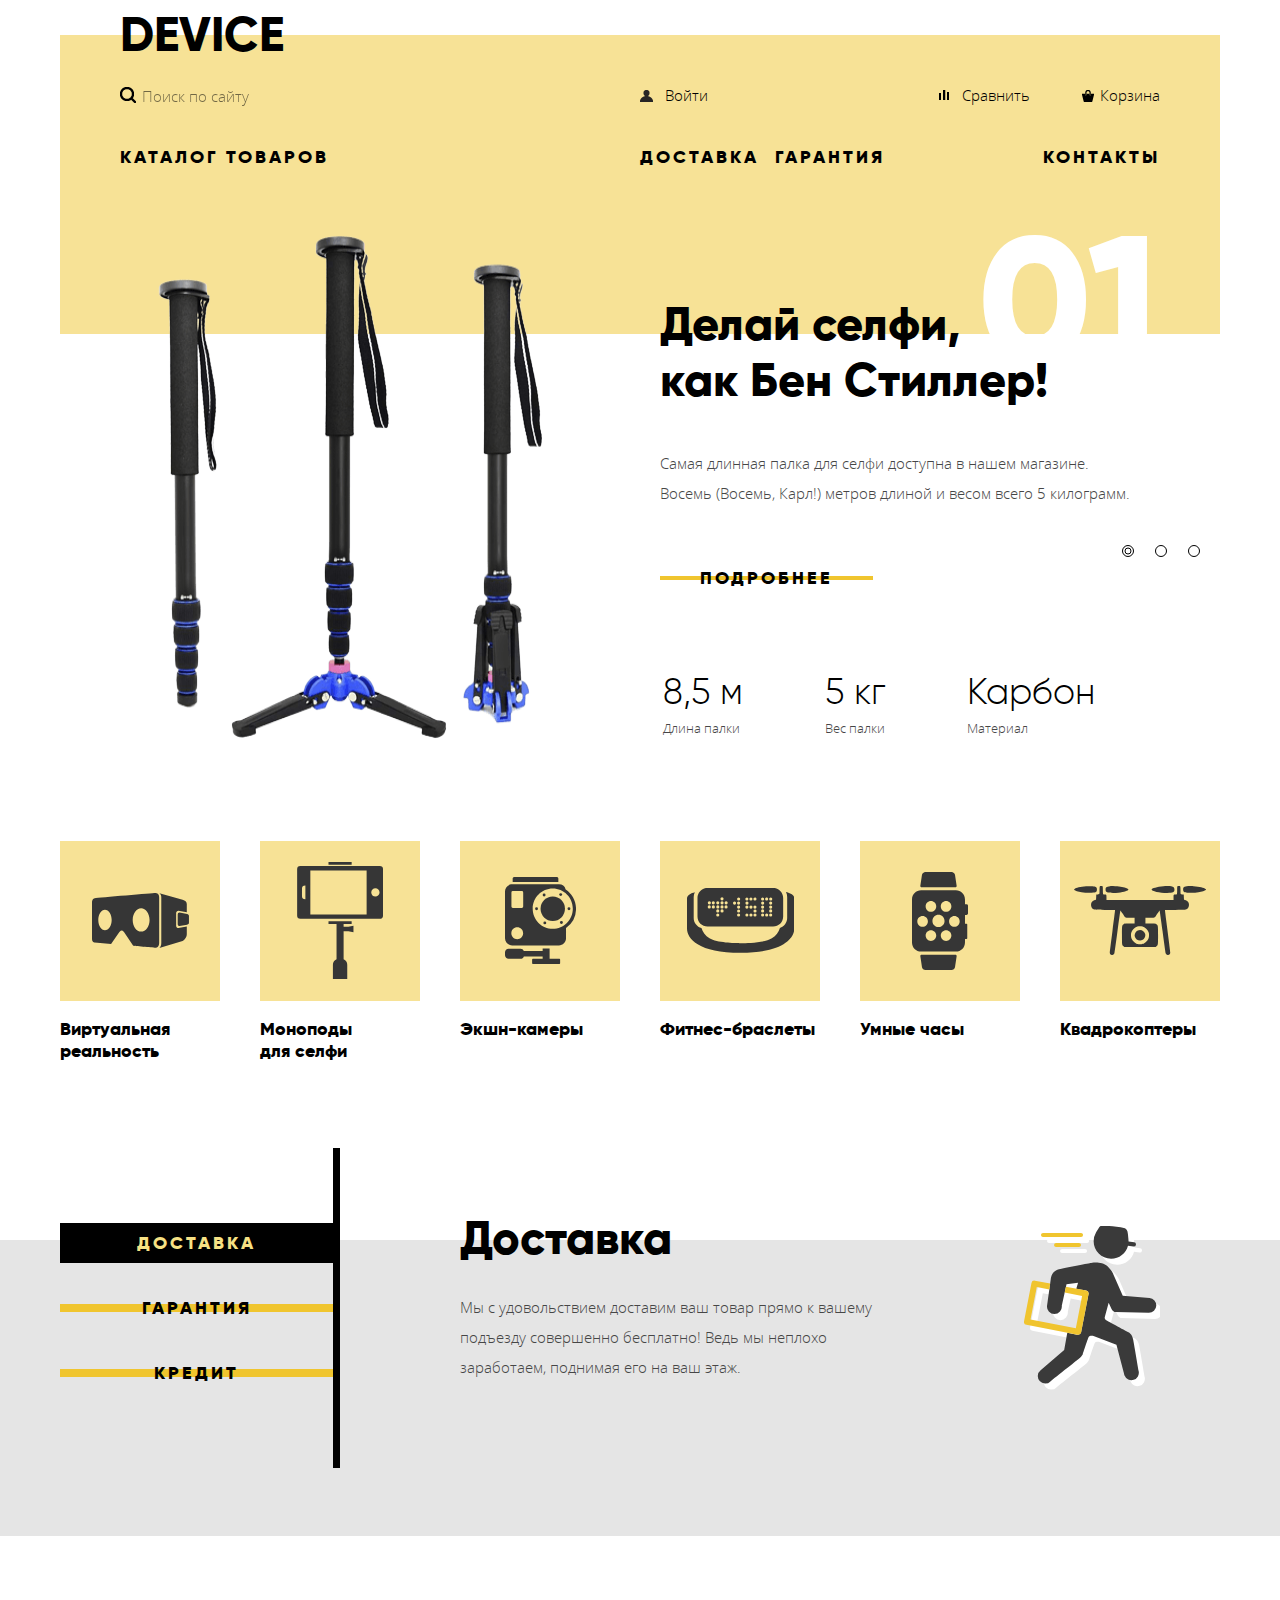
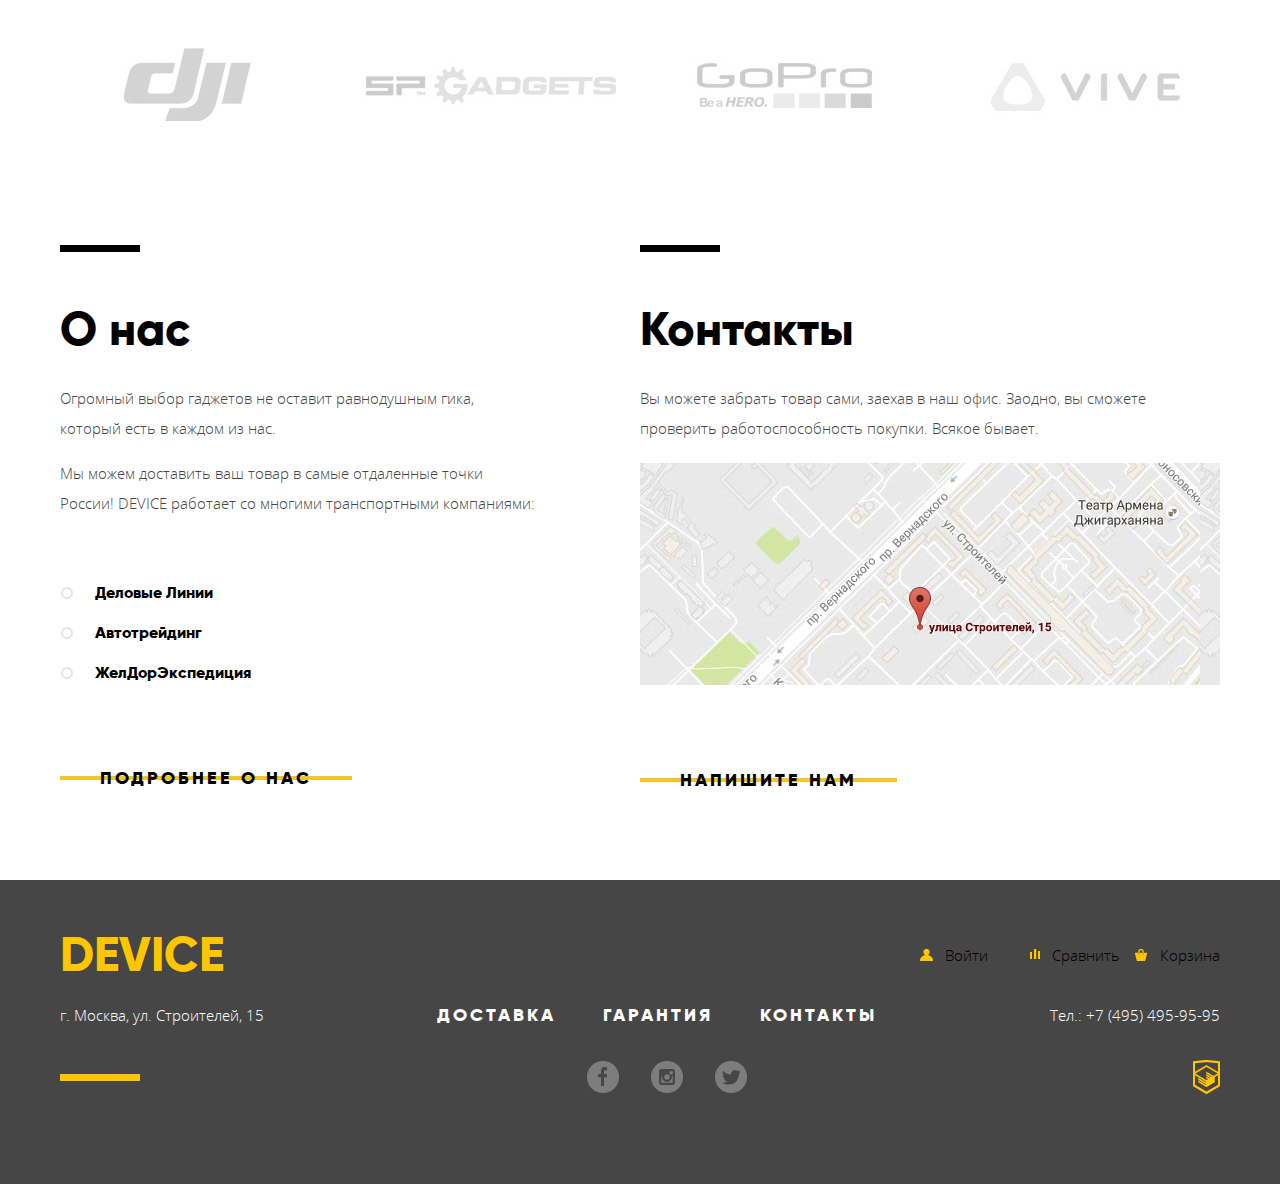
==== commit 16e9a23f: "Доступность" ====
--- a/index.html
+++ b/index.html
@@ -12,7 +12,7 @@
       <div class="logo">DEVICE</div>
       <div class="user-block">
         <form action="#" method="get" class="user__search">
-          <button class="user__btn" type="submit"></button>
+          <button class="user__btn" type="submit"><span class="visually-hidden">Поиск</span></button>
           <input type="text" class="user__input" placeholder="Поиск по сайту">
         </form>
         <ul class="user">
@@ -31,20 +31,22 @@
         <ul class="menu__list">
           <li class="menu__item">
             <a href="#" class="menu__link">Каталог товаров</a>
-            <ul class="menu__sub">
-              <li class="menu__subitem">
-                <a href="#" class="menu__sublink">Виртуальная реальность</a>
-                <a href="catalog.html" class="menu__sublink">Моноподы для селфи</a>
-                <a href="#" class="menu__sublink">Экшн-камеры</a>
-              </li>
-              <li class="menu__subitem">
-                <a href="#" class="menu__sublink">Фитнес-браслеты</a>
-                <a href="#" class="menu__sublink">Умные часы</a>
-              </li>
-              <li class="menu__subitem">
-                <a href="#" class="menu__sublink">Квадрокоптеры</a>
-              </li>
-            </ul>
+            <div class="menu__wrap">
+              <ul class="menu__sub">
+                <li class="menu__subitem">
+                  <a href="#" class="menu__sublink">Виртуальная реальность</a>
+                  <a href="catalog.html" class="menu__sublink">Моноподы для селфи</a>
+                  <a href="#" class="menu__sublink">Экшн-камеры</a>
+                </li>
+                <li class="menu__subitem">
+                  <a href="#" class="menu__sublink">Фитнес-браслеты</a>
+                  <a href="#" class="menu__sublink">Умные часы</a>
+                </li>
+                <li class="menu__subitem">
+                  <a href="#" class="menu__sublink">Квадрокоптеры</a>
+                </li>
+              </ul>
+            </div>
           </li>
           <li class="menu__item">
             <a href="#" class="menu__link">Доставка</a>
@@ -134,7 +136,7 @@
       <li class="promo__item">
         <a href="#" class="promo__link">
           <div class="promo__block">
-            <img src="img/popular-1.png" alt="" class="promo__img" width="97" height="55">
+            <img src="img/popular-1.svg" alt="Виртуальная реальность" class="promo__img" width="97" height="55">
           </div>
           <p class="promo__text">Виртуальная реальность</p>
         </a>
@@ -142,7 +144,7 @@
       <li class="promo__item">
         <a href="catalog.html" class="promo__link">
           <div class="promo__block">
-            <img src="img/popular-2.png" alt="" class="promo__img" width="86" height="117">
+            <img src="img/popular-2.svg" alt="Моноподы" class="promo__img" width="86" height="117">
           </div>
           <p class="promo__text">Моноподы<br>для селфи</p>
         </a>
@@ -150,7 +152,7 @@
       <li class="promo__item">
         <a href="#" class="promo__link">
           <div class="promo__block">
-            <img src="img/popular-3.png" alt="" class="promo__img" width="71" height="87">
+            <img src="img/popular-3.svg" alt="Экшн-камеры" class="promo__img" width="71" height="87">
           </div>
           <p class="promo__text">Экшн-камеры</p>
         </a>
@@ -158,7 +160,7 @@
       <li class="promo__item">
         <a href="#" class="promo__link">
           <div class="promo__block">
-            <img src="img/popular-4.png" alt="" class="promo__img" width="107" height="65">
+            <img src="img/popular-4.svg" alt="Фитнес-браслеты" class="promo__img" width="107" height="65">
           </div>
           <p class="promo__text">Фитнес-браслеты</p>
         </a>
@@ -166,7 +168,7 @@
       <li class="promo__item">
         <a href="#" class="promo__link">
           <div class="promo__block">
-            <img src="img/popular-5.png" alt="" class="promo__img" width="56" height="98">
+            <img src="img/popular-5.svg" alt="Умные часы" class="promo__img" width="56" height="98">
           </div>
           <p class="promo__text">Умные часы</p>
         </a>
@@ -174,7 +176,7 @@
       <li class="promo__item">
         <a href="#" class="promo__link">
           <div class="promo__block">
-            <img src="img/popular-6.png" alt="" class="promo__img" width="132" height="69">
+            <img src="img/popular-6.svg" alt="Квадрокоптеры" class="promo__img" width="132" height="69">
           </div>
           <p class="promo__text">Квадрокоптеры</p>
         </a>
@@ -185,43 +187,43 @@
   <section class="benefits">
     <div class="wrapper">
       <div class="benefits__list">
-      <input type="radio" name="benefits" id="delivery" class="benefits__input benefits__input--delivery" checked>
-      <input type="radio" name="benefits" id="warranty" class="benefits__input benefits__input--warranty">
-      <input type="radio" name="benefits" id="credit" class="benefits__input benefits__input--credit">
-      <div class="benefits__control">
-        <label for="delivery" class="benefits__label link">Доставка</label>
-        <label for="warranty" class="benefits__label link">Гарантия</label>
-        <label for="credit" class="benefits__label link">Кредит</label>
-      </div>
-      <div class="benefits__info benefits__info--delivery">
-        <h2 class="benefits__title">Доставка</h2>
-        <p class="text">Мы с удовольствием доставим ваш товар прямо к вашему подъезду совершенно бесплатно! Ведь мы неплохо заработаем, поднимая его на ваш этаж.</p>
-      </div>
-      <div class="benefits__info benefits__info--warranty">
-        <h2 class="benefits__title">Гарантия</h2>
-        <p class="text">Если из-за возгарания купленного у нас товара у вас сгорит дом — не переживайте, мы выдадим вам новый.<br>Товар, не дом, конечно же.</p>
-      </div>
-      <div class="benefits__info benefits__info--credit">
-        <h2 class="benefits__title">Кредит</h2>
-        <p class="text">Залезть в долговую яму стало проще! Кредитные консультанты подберут для вас наиболее выгодные условия кредита. Выгодные для нашего банка, разумеется.</p>
-      </div>
-    </div>
+        <input type="radio" name="benefits" id="delivery" class="benefits__input benefits__input--delivery" checked>
+        <input type="radio" name="benefits" id="warranty" class="benefits__input benefits__input--warranty">
+        <input type="radio" name="benefits" id="credit" class="benefits__input benefits__input--credit">
+        <div class="benefits__control">
+          <label for="delivery" class="benefits__label link">Доставка</label>
+          <label for="warranty" class="benefits__label link">Гарантия</label>
+          <label for="credit" class="benefits__label link">Кредит</label>
+        </div>
+        <div class="benefits__info benefits__info--delivery">
+          <h2 class="benefits__title">Доставка</h2>
+          <p class="text">Мы с удовольствием доставим ваш товар прямо к вашему подъезду совершенно бесплатно! Ведь мы неплохо заработаем, поднимая его на ваш этаж.</p>
+        </div>
+        <div class="benefits__info benefits__info--warranty">
+          <h2 class="benefits__title">Гарантия</h2>
+          <p class="text">Если из-за возгарания купленного у нас товара у вас сгорит дом — не переживайте, мы выдадим вам новый.<br>Товар, не дом, конечно же.</p>
+        </div>
+        <div class="benefits__info benefits__info--credit">
+          <h2 class="benefits__title">Кредит</h2>
+          <p class="text">Залезть в долговую яму стало проще! Кредитные консультанты подберут для вас наиболее выгодные условия кредита. Выгодные для нашего банка, разумеется.</p>
+        </div>
+      </div>
     </div>
   </section>
 
   <div class="wrapper">
     <ul class="partners">
       <li class="partners__item">
-        <img src="img/logo-1-color.jpg" alt="Logo" class="partners__img" width="260" height="100">
+        <img src="img/logo-1-color.jpg" alt="DJI" class="partners__img" width="260" height="100">
       </li>
       <li class="partners__item">
-        <img src="img/logo-2-color.jpg" alt="Logo" class="partners__img" width="260" height="100">
+        <img src="img/logo-2-color.jpg" alt="SPGadgets" class="partners__img" width="260" height="100">
       </li>
       <li class="partners__item">
-        <img src="img/logo-3-color.jpg" alt="Logo" class="partners__img" width="260" height="100">
+        <img src="img/logo-3-color.jpg" alt="GoPro" class="partners__img" width="260" height="100">
       </li>
       <li class="partners__item">
-        <img src="img/logo-4-color.jpg" alt="Logo" class="partners__img" width="260" height="100">
+        <img src="img/logo-4-color.jpg" alt="Vive" class="partners__img" width="260" height="100">
       </li>
     </ul>
 
@@ -240,7 +242,7 @@
       <div class="info__block">
         <h2 class="info__title">Контакты</h2>
         <p class="info__text">Вы можете забрать товар сами, заехав в наш офис. Заодно, вы сможете проверить работоспособность покупки. Всякое бывает.</p>
-        <div class="map"></div>
+        <div class="map"><span class="visually-hidden">Карта</span></div>
         <a href="#" class="link">НАпишите нам</a>
       </div>
     </section>
@@ -280,13 +282,33 @@
       <div class="footer__line">
         <div class="footer__deco"></div>
         <div class="social">
-          <a href="#" class="social__link social__link--fb">Facebook</a>
-          <a href="#" class="social__link social__link--in">Instagram</a>
-          <a href="#" class="social__link social__link--tw">Twitter</a>
-        </div>
-        <a href="https://htmlacademy.ru/intensive/htmlcss" class="copyright">Базовый HTML и CSS</a>
+          <a href="#" class="social__link social__link--fb"><span class="visually-hidden">Facebook</span></a>
+          <a href="#" class="social__link social__link--in"><span class="visually-hidden">Instagram</span></a>
+          <a href="#" class="social__link social__link--tw"><span class="visually-hidden">Twitter</span></a>
+        </div>
+        <a href="https://htmlacademy.ru/intensive/htmlcss" class="copyright"><span class="visually-hidden">Базовый HTML и CSS</span></a>
       </div>
     </div>
   </footer>
+
+  <div class="modal">
+    <button class="modal__close"><span class="visually-hidden">Закрыть</span></button>
+    <form action="#" method="post" class="modal__form">
+      <div class="modal__field">
+        <label for="name" class="modal__label">Ваше имя:</label>
+        <input type="text" name="name" id="name" class="modal__input" placeholder="Представьтесь, пожалуйста">
+      </div>
+      <div class="modal__field">
+        <label for="email" class="modal__label">Ваш e-mail:</label>
+        <input type="email" name="email" id="email" class="modal__input" placeholder="Для отправки ответа">
+      </div>
+      <label for="text" class="modal__label">Текст письма:</label>
+      <textarea class="modal__text" name="text" id="text" placeholder="В свободной форме"></textarea>
+      <button type="submit" class="link">Отправить</button>
+    </form>
+  </div>
+  <div class="modal modal--map">
+    <button class="modal__close"><span class="visually-hidden">Закрыть</span></button>
+  </div>
 </body>
 </html>
--- a/css/style.css
+++ b/css/style.css
@@ -75,6 +75,17 @@
   box-sizing: border-box;
 }
 
+.visually-hidden {
+  position: absolute;
+  width: 1px;
+  height: 1px;
+  margin: -1px;
+  border: 0;
+  padding: 0;
+  clip: rect(0 0 0 0);
+  overflow: hidden;
+}
+
 .wrapper,
 .wrapper-catalog {
   width: 1200px;
@@ -163,6 +174,10 @@
 .user__item:nth-child(n+2) {
   width: 25%;
   text-align: right;
+}
+
+.user__link--out {
+  color: rgba(0,0,0,0.3);
 }
 
 .footer .user__item {
@@ -457,9 +472,12 @@
   display: flex;
 }
 
+.header {
+  position: relative;
+}
+
 .menu__list {
   display: flex;
-  position: relative;
 }
 
 .menu__link,
@@ -485,15 +503,23 @@
   flex-grow: 1;
 }
 
-.menu__sub {
+.menu__wrap {
   display: none;
   position: absolute;
-  top: 30px;
+  top: 170px;
   left: 0;
   width: 100%;
+  background-color: #f7e296;
+  z-index: 10;
+}
+
+.menu__sub {
+  display: flex;
+  width: 1200px;
+  margin: 0 auto;
   padding-bottom: 40px;
-  z-index: 10;
-  background-color: #f7e296;
+  padding-left: 60px;
+  padding-top: 20px;
 }
 
 .menu__subitem {
@@ -510,8 +536,8 @@
   line-height: 36px;
 }
 
-.menu__item:first-child:hover .menu__sub {
-  display: flex;
+.menu__item:first-child:hover .menu__wrap {
+  display: block;
 }
 
 .link {
@@ -595,19 +621,19 @@
 .benefits__info--delivery::after {
   width: 136px;
   height: 164px;
-  background-image: url(../img/delivery.png);
+  background-image: url(../img/delivery.svg);
 }
 
 .benefits__info--warranty::after {
   width: 171px;
   height: 195px;
-  background-image: url(../img/warranty.png);
+  background-image: url(../img/warranty.svg);
 }
 
 .benefits__info--credit::after {
   width: 156px;
   height: 188px;
-  background-image: url(../img/credit.png);
+  background-image: url(../img/credit.svg);
 }
 
 .benefits__title {
@@ -754,28 +780,37 @@
 }
 
 .catalog {
+  display: flex;
   width: 100%;
-  background-image:
-    linear-gradient(to right, rgba(239,239,239,0.5) 0, rgba(239,239,239,0.5) 30%, rgba(255,255,255,0.5) 30%, rgba(255,255,255,0.5) 100%),
-    linear-gradient(to bottom, rgba(219,219,219,0.5) 0, rgba(219,219,219,0.5) 70px, rgba(255,255,255,0.5) 70px, rgba(255,255,255,0.5) 100%);
-}
-
-.catalog__sidebar {
-  display: flex;
-  justify-content: flex-end;
-/*  background-color: #eeeeee;*/
+  background-image: linear-gradient(to bottom, #ebebeb 70px, #fff 70px);
 }
 
 .catalog__filter {
-/*  width: 347px;*/
-  padding-right: 67px;
-  padding-left: 60px;
+  width: 345px;
+  padding-left: 80px;
+  padding-right: 65px;
   margin-left: auto;
+  margin-right: 0;
+  position: relative;
+  z-index: 1;
+}
+
+.catalog__filter::after {
+  content: "";
+  position: absolute;
+  top: 0;
+  right: 0;
+  width: 50vw;
+  height: 100%;
+  background-image: linear-gradient(to bottom, #dbdbdb 70px, #efefef 70px);
+  z-index: -1;
 }
 
 .catalog__wrap {
-/*  width: 853px;*/
+  width: 855px;
   padding-left: 73px;
+  padding-right: 20px;
+  margin-left: 0;
   margin-right: auto;
 }
 
@@ -1085,3 +1120,71 @@
 .range__value--right {
   margin-left: 65px;
 }
+
+.modal {
+  display: none;
+  width: 960px;
+  padding: 85px 100px;
+  background-color: #fff;
+  box-shadow: 0 10px 20px 0 rgba(0,0,0,0.2);
+  position: fixed;
+  top: 50%;
+  left: 50%;
+  transform: translate(-50%,-50%);
+  z-index: 100;
+}
+
+.modal--map {
+  height: 560px;
+  background-image: url(../img/map-big.jpg);
+  background-repeat: no-repeat;
+  background-size: cover;
+}
+
+.modal__close {
+  position: absolute;
+  top: 22px;
+  right: 22px;
+  width: 55px;
+  height: 55px;
+  background-image: url(../img/modal-close.svg);
+  background-repeat: no-repeat;
+  background-size: contain;
+}
+
+.modal__form {
+  display: flex;
+  flex-wrap: wrap;
+}
+
+.modal__field {
+  width: 360px;
+  margin-bottom: 35px;
+}
+
+.modal__field:first-of-type {
+  margin-right: 40px;
+}
+
+.modal__label {
+  display: block;
+  font-family: "Gilroy", "Arial", sans-serif;
+  font-size: 18px;
+  line-height: 18px;
+  font-weight: 800;
+  margin-bottom: 10px;
+}
+
+.modal__text,
+.modal__input {
+  width: 100%;
+  min-height: 50px;
+  padding: 15px 20px;
+  background-color: #f2f2f2;
+}
+
+.modal__text {
+  min-height: 155px;
+  margin-bottom: 45px;
+  border: none;
+}
